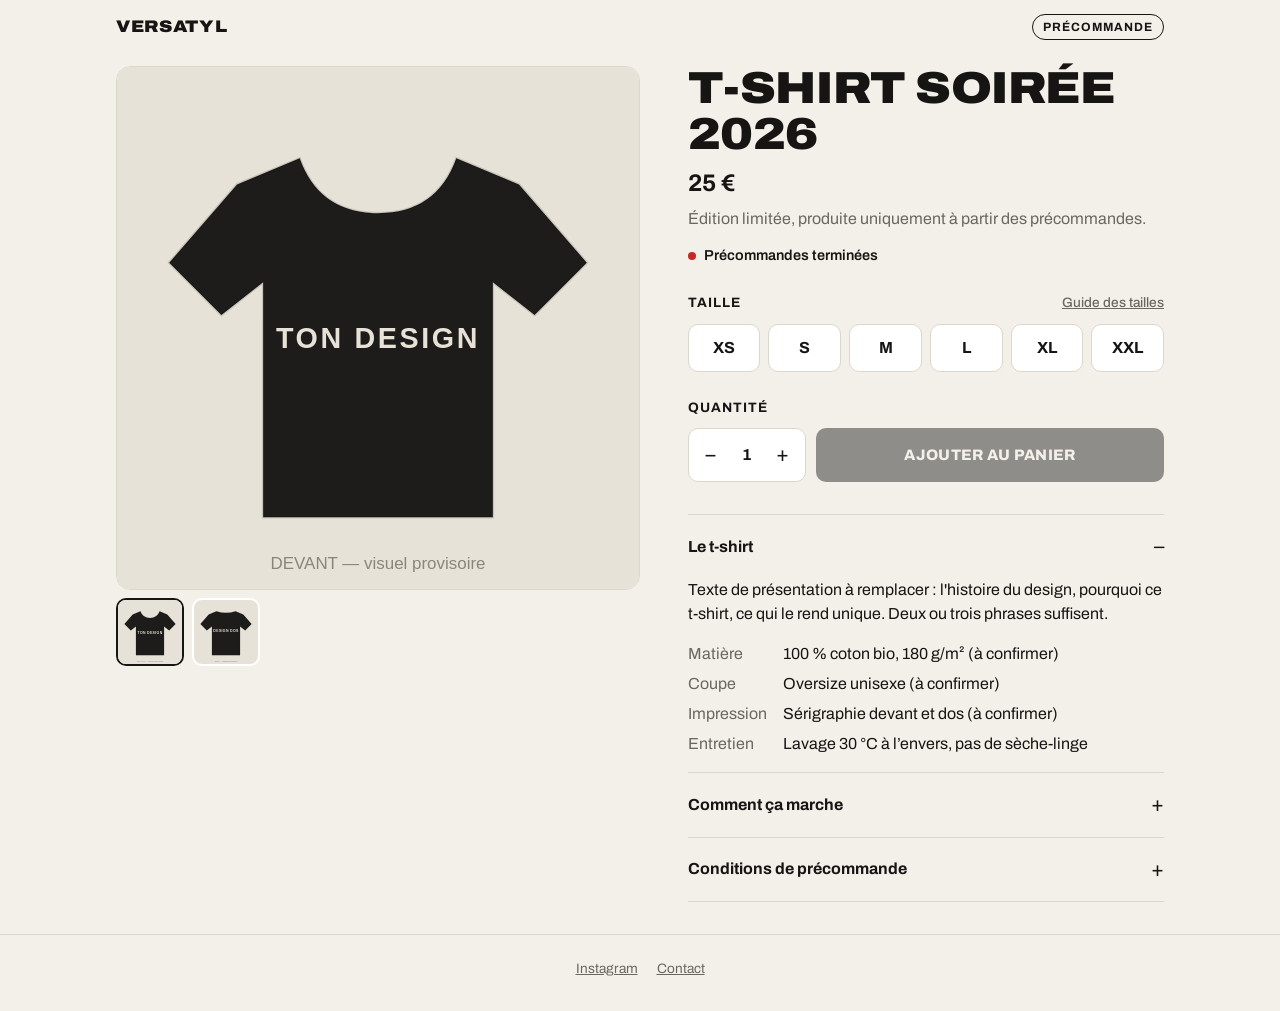
==== index.html @ 2c612d55 "Boutique de précommande t-shirt Versatyl Sortie du dépôt versatyl-planning (dossier boutique/) pour " ====
<!doctype html>
<html lang="fr">
<head>
  <meta charset="utf-8">
  <meta name="viewport" content="width=device-width, initial-scale=1, viewport-fit=cover">
  <title>Précommande T-shirt</title>
  <meta name="description" content="Précommande du t-shirt : choisis ta taille, paie en ligne, récupère-le à la soirée avec ton QR code.">
  <meta name="theme-color" content="#f3f0e9">
  <link rel="preconnect" href="https://fonts.googleapis.com">
  <link rel="preconnect" href="https://fonts.gstatic.com" crossorigin>
  <link rel="stylesheet" href="https://fonts.googleapis.com/css2?family=Archivo:wdth,wght@100..125,400..900&display=swap">
  <link rel="stylesheet" href="style.css">
  <script src="config.js"></script>
</head>
<body>
  <div id="bandeau" class="bandeau" hidden></div>

  <header class="topbar">
    <a class="brand" id="marque" href="./"></a>
    <span class="tag">Précommande</span>
  </header>

  <main class="wrap produit">
    <section class="galerie" aria-label="Photos du t-shirt">
      <div class="galerie-principale"><img id="photo" alt=""></div>
      <div class="vignettes" id="vignettes"></div>
    </section>

    <section>
      <h1 id="nom"></h1>
      <p class="prix" id="prix"></p>
      <p class="accroche" id="accroche"></p>
      <div class="statut" id="statut"></div>

      <div class="bloc">
        <div class="bloc-titre">
          <span>Taille</span>
          <button class="lien" type="button" id="btn-guide" aria-expanded="false">Guide des tailles</button>
        </div>
        <div class="tailles" id="tailles" role="group" aria-label="Choix de la taille"></div>
        <div class="guide" id="guide" hidden></div>
      </div>

      <div class="bloc">
        <div class="bloc-titre"><span>Quantité</span></div>
        <div class="ligne-ajout">
          <div class="quantite">
            <button type="button" id="moins" aria-label="Retirer un">−</button>
            <output id="qte">1</output>
            <button type="button" id="plus" aria-label="Ajouter un">+</button>
          </div>
          <button class="btn" type="button" id="ajouter">Ajouter au panier</button>
        </div>
        <p class="aide" id="aide-ajout"></p>
      </div>

      <div class="bloc panier" id="panier" hidden>
        <div class="bloc-titre"><span>Ton panier</span></div>
        <ul id="lignes"></ul>
        <div class="total"><span>Total</span><span id="total"></span></div>
        <p class="promo-note">Un code promo ? Tu pourras le saisir sur la page de paiement.</p>
        <button class="btn accent" type="button" id="payer" style="width:100%">Payer ma précommande</button>
        <p class="aide" id="aide-payer"></p>
      </div>

      <div class="bloc infos">
        <details open>
          <summary>Le t-shirt</summary>
          <div class="contenu"><p id="description" style="margin-top:0"></p><dl id="details"></dl></div>
        </details>
        <details>
          <summary>Comment ça marche</summary>
          <div class="contenu">
            <ol class="etapes">
              <li>Tu choisis ta taille et tu paies en ligne (carte, Apple Pay, Google Pay).</li>
              <li>Tu reçois aussitôt un e-mail avec ton QR code personnel.</li>
              <li><span id="retrait"></span></li>
            </ol>
          </div>
        </details>
        <details>
          <summary>Conditions de précommande</summary>
          <div class="contenu">
            <p style="margin-top:0">Les t-shirts sont fabriqués après la fin des précommandes. Chaque QR code permet de récupérer la commande <strong>une seule fois</strong> : ne le partage pas.</p>
            <p>Si la production ne pouvait pas avoir lieu, tu serais remboursé intégralement. Tu disposes d'un droit de rétractation de 14 jours après ton paiement : écris-nous pour l'exercer.</p>
            <p>Paiement sécurisé par Stripe. Nous ne voyons jamais ton numéro de carte.</p>
          </div>
        </details>
      </div>
    </section>
  </main>

  <footer>
    <a id="lien-insta" href="#" target="_blank" rel="noopener">Instagram</a>
    <a id="lien-contact" href="#">Contact</a>
  </footer>

  <div class="barre" id="barre" hidden>
    <div class="resume"><span id="barre-nb"></span><strong id="barre-total"></strong></div>
    <button class="btn accent" type="button" id="barre-payer">Payer</button>
  </div>

<script>
(function () {
  var C = window.BOUTIQUE;
  var $ = function (id) { return document.getElementById(id); };
  var euros = function (n) { return n.toLocaleString('fr-FR', { style: 'currency', currency: 'EUR', minimumFractionDigits: n % 1 ? 2 : 0 }); };
  var demo = !C.API_URL;

  // ---------- Textes ----------
  document.title = C.produit + ' — ' + C.marque;
  $('marque').textContent = C.marque;
  $('nom').textContent = C.produit;
  $('prix').textContent = euros(C.prix);
  $('accroche').textContent = C.accroche;
  $('description').textContent = C.description;
  $('retrait').textContent = C.retrait;
  $('lien-insta').href = C.instagram;
  $('lien-contact').href = 'mailto:' + C.contact;
  C.details.forEach(function (d) {
    var dt = document.createElement('dt'); dt.textContent = d[0];
    var dd = document.createElement('dd'); dd.textContent = d[1];
    $('details').append(dt, dd);
  });

  var fin = new Date(C.finPrecommande);
  var ouvert = new Date() < fin;
  var dateFin = fin.toLocaleDateString('fr-FR', { day: 'numeric', month: 'long' });
  $('statut').textContent = ouvert ? 'Précommandes ouvertes jusqu’au ' + dateFin : 'Précommandes terminées';
  if (!ouvert) { $('statut').classList.add('ferme'); $('ajouter').disabled = true; }

  var params = new URLSearchParams(location.search);
  if (demo) { $('bandeau').hidden = false; $('bandeau').className = 'bandeau demo'; $('bandeau').textContent = 'Mode démo : aucun paiement réel, tout est simulé.'; }
  else if (params.has('annule')) { $('bandeau').hidden = false; $('bandeau').textContent = 'Paiement annulé. Ton panier est toujours là.'; }

  // ---------- Photos ----------
  function tshirt(couleur, texte, dos) {
    var svg = '<svg xmlns="http://www.w3.org/2000/svg" viewBox="0 0 400 400"><rect width="400" height="400" fill="#e7e2d7"/>' +
      '<path d="M140 70 L92 90 L40 150 L80 190 L112 165 L112 345 L288 345 L288 165 L320 190 L360 150 L308 90 L260 70 ' +
      (dos ? 'Q230 80 200 80 Q170 80 140 70 Z' : 'Q245 112 200 112 Q155 112 140 70 Z') + '" fill="' + couleur + '" stroke="#00000022" stroke-width="2"/>' +
      '<text x="200" y="' + (dos ? 200 : 215) + '" text-anchor="middle" font-family="Arial, sans-serif" font-weight="900" font-size="22" fill="#e7e2d7" letter-spacing="2">' + texte + '</text>' +
      '<text x="200" y="385" text-anchor="middle" font-family="Arial, sans-serif" font-size="13" fill="#8a857b">' + (dos ? 'DOS' : 'DEVANT') + ' — visuel provisoire</text></svg>';
    return 'data:image/svg+xml;charset=utf-8,' + encodeURIComponent(svg);
  }
  var photos = C.photos.length ? C.photos : [
    { src: tshirt('#1d1c1a', 'TON DESIGN', false), alt: 'Devant du t-shirt (visuel provisoire)' },
    { src: tshirt('#1d1c1a', 'DESIGN DOS', true), alt: 'Dos du t-shirt (visuel provisoire)' },
  ];
  function montrer(i) {
    $('photo').src = photos[i].src; $('photo').alt = photos[i].alt;
    Array.prototype.forEach.call($('vignettes').children, function (b, j) { b.setAttribute('aria-current', i === j); });
  }
  photos.forEach(function (p, i) {
    var b = document.createElement('button');
    b.type = 'button'; b.setAttribute('aria-label', 'Voir : ' + p.alt);
    var img = document.createElement('img'); img.src = p.src; img.alt = '';
    b.append(img); b.onclick = function () { montrer(i); };
    $('vignettes').append(b);
  });
  if (photos.length < 2) $('vignettes').hidden = true;
  montrer(0);

  // ---------- Tailles + guide ----------
  var taille = null, qte = 1;
  C.tailles.forEach(function (t) {
    var b = document.createElement('button');
    b.type = 'button'; b.textContent = t; b.setAttribute('aria-pressed', 'false');
    b.onclick = function () {
      taille = t;
      Array.prototype.forEach.call($('tailles').children, function (x) { x.setAttribute('aria-pressed', x === b); });
      aide('');
    };
    $('tailles').append(b);
  });
  var g = C.guideTailles;
  $('guide').innerHTML = '<table><thead><tr>' + g.entetes.map(function (h) { return '<th>' + h + '</th>'; }).join('') +
    '</tr></thead><tbody>' + g.lignes.map(function (l) { return '<tr>' + l.map(function (c) { return '<td>' + c + '</td>'; }).join('') + '</tr>'; }).join('') +
    '</tbody></table><p>Mesures à plat, en centimètres. Entre deux tailles ? Prends la plus grande.</p>';
  $('btn-guide').onclick = function () {
    var ouvre = $('guide').hidden; $('guide').hidden = !ouvre; this.setAttribute('aria-expanded', ouvre);
  };

  // ---------- Quantité ----------
  $('moins').onclick = function () { qte = Math.max(1, qte - 1); $('qte').textContent = qte; };
  $('plus').onclick = function () { qte = Math.min(C.maxParTaille, qte + 1); $('qte').textContent = qte; };
  function aide(t, err) { $('aide-ajout').textContent = t; $('aide-ajout').className = 'aide' + (err ? ' erreur' : ''); }

  // ---------- Panier ----------
  var panier = [];
  try { panier = JSON.parse(sessionStorage.getItem('boutique_panier')) || []; } catch (e) {}
  function sauver() { try { sessionStorage.setItem('boutique_panier', JSON.stringify(panier)); } catch (e) {} }

  $('ajouter').onclick = function () {
    if (!taille) return aide('Choisis d’abord ta taille.', true);
    var l = panier.find(function (x) { return x.size === taille; });
    if (l) l.qty = Math.min(C.maxParTaille, l.qty + qte); else panier.push({ size: taille, qty: qte });
    panier.sort(function (a, b) { return C.tailles.indexOf(a.size) - C.tailles.indexOf(b.size); });
    qte = 1; $('qte').textContent = 1;
    aide('Ajouté ! Tu peux ajouter une autre taille ou payer.');
    rendre(); sauver();
  };

  function rendre() {
    var nb = panier.reduce(function (s, l) { return s + l.qty; }, 0);
    var total = nb * C.prix;
    $('panier').hidden = !nb; $('barre').hidden = !nb;
    $('lignes').innerHTML = '';
    panier.forEach(function (l, i) {
      var li = document.createElement('li');
      var t = document.createElement('span'); t.textContent = 'Taille ' + l.size + ' × ' + l.qty + ' — ' + euros(l.qty * C.prix);
      var r = document.createElement('button'); r.type = 'button'; r.textContent = 'Retirer';
      r.onclick = function () { panier.splice(i, 1); rendre(); sauver(); };
      li.append(t, r); $('lignes').append(li);
    });
    $('total').textContent = euros(total);
    $('barre-nb').textContent = nb + ' t-shirt' + (nb > 1 ? 's' : '');
    $('barre-total').textContent = euros(total);
    $('payer').disabled = $('barre-payer').disabled = !ouvert;
  }
  rendre();

  // ---------- Paiement ----------
  function payer() {
    if (!panier.length) return;
    $('payer').disabled = $('barre-payer').disabled = true;
    $('aide-payer').className = 'aide'; $('aide-payer').textContent = 'Redirection vers le paiement sécurisé…';

    if (demo) return commandeDemo();

    fetch(C.API_URL, {
      method: 'POST',
      headers: { 'Content-Type': 'text/plain;charset=utf-8' },
      body: JSON.stringify({ action: 'checkout', items: panier }),
    })
      .then(function (r) { return r.json(); })
      .then(function (d) {
        if (!d.ok) throw new Error(d.error || 'Erreur inconnue');
        location.href = d.url;
      })
      .catch(function (e) {
        $('aide-payer').className = 'aide erreur';
        $('aide-payer').textContent = 'Le paiement n’a pas pu démarrer : ' + e.message + '. Réessaie dans un instant.';
        $('payer').disabled = $('barre-payer').disabled = false;
      });
  }
  $('payer').onclick = payer;
  $('barre-payer').onclick = payer;

  // Mode démo : on simule une commande payée, enregistrée dans ce navigateur
  function commandeDemo() {
    var cmd = [];
    try { cmd = JSON.parse(localStorage.getItem('boutique_demo')) || []; } catch (e) {}
    var nb = panier.reduce(function (s, l) { return s + l.qty; }, 0);
    var token = 'DEMO' + Math.random().toString(36).slice(2, 10).toUpperCase();
    cmd.push({
      numero: 'T-' + String(cmd.length + 1).padStart(4, '0'), token: token, nom: 'Client démo', email: 'client@exemple.fr',
      articles: panier.map(function (l) { return l.size + ' ×' + l.qty; }).join(', '), nb: nb, total: nb * C.prix,
      statut: 'À remettre', remisLe: '',
    });
    try { localStorage.setItem('boutique_demo', JSON.stringify(cmd)); } catch (e) {}
    panier = []; sauver();
    setTimeout(function () { location.href = 'merci.html?demo=' + token; }, 600);
  }
})();
</script>
</body>
</html>
---- style.css ----
:root {
  --bg: #f3f0e9;
  --surface: #ffffff;
  --ink: #161514;
  --muted: #6b6760;
  --line: #dcd7cc;
  --accent: #d9411e;
  --accent-ink: #ffffff;
  --ok: #1f8a4c;
  --ko: #c62828;
  --warn: #b7791f;
  --radius: 14px;
  color-scheme: light;
}
@media (prefers-color-scheme: dark) {
  :root:not([data-theme="light"]) {
    --bg: #121110; --surface: #1c1b19; --ink: #f1eee8; --muted: #a39e95;
    --line: #34322e; --accent: #ff5a33; --accent-ink: #151413; color-scheme: dark;
  }
}
:root[data-theme="dark"] {
  --bg: #121110; --surface: #1c1b19; --ink: #f1eee8; --muted: #a39e95;
  --line: #34322e; --accent: #ff5a33; --accent-ink: #151413; color-scheme: dark;
}

* { box-sizing: border-box; }
[hidden] { display: none !important; }
html { -webkit-text-size-adjust: 100%; }
body {
  margin: 0; background: var(--bg); color: var(--ink);
  font-family: 'Archivo', system-ui, -apple-system, 'Segoe UI', sans-serif;
  font-size: 16px; line-height: 1.5;
}
img { max-width: 100%; display: block; }
button { font: inherit; color: inherit; cursor: pointer; }
a { color: inherit; }

.wrap { max-width: 1080px; margin: 0 auto; padding: 0 16px; }

.topbar {
  display: flex; align-items: center; justify-content: space-between;
  padding: 14px 16px; max-width: 1080px; margin: 0 auto;
}
.brand { font-weight: 900; font-stretch: 112%; letter-spacing: .04em; text-transform: uppercase; font-size: 1.05rem; text-decoration: none; }
.tag {
  font-size: .75rem; font-weight: 700; text-transform: uppercase; letter-spacing: .08em;
  border: 1.5px solid var(--ink); border-radius: 999px; padding: 3px 10px;
}

/* ---------- Produit ---------- */
.produit { display: grid; gap: 24px; padding-bottom: 32px; }
@media (min-width: 860px) {
  .produit { grid-template-columns: 1.1fr 1fr; gap: 48px; align-items: start; padding-top: 12px; }
  .galerie { position: sticky; top: 16px; }
}
.galerie-principale {
  aspect-ratio: 1 / 1; background: var(--surface); border-radius: var(--radius);
  overflow: hidden; border: 1px solid var(--line);
}
.galerie-principale img { width: 100%; height: 100%; object-fit: cover; }
.vignettes { display: flex; gap: 8px; margin-top: 8px; }
.vignettes button {
  width: 68px; height: 68px; padding: 0; border-radius: 10px; overflow: hidden;
  border: 2px solid transparent; background: var(--surface);
}
.vignettes button[aria-current="true"] { border-color: var(--ink); }
.vignettes img { width: 100%; height: 100%; object-fit: cover; }

h1 {
  font-weight: 900; font-stretch: 112%; font-size: clamp(1.9rem, 6vw, 2.8rem);
  line-height: 1.02; margin: 0 0 8px; text-transform: uppercase; letter-spacing: -.01em;
}
.prix { font-size: 1.5rem; font-weight: 700; margin: 0; }
.accroche { color: var(--muted); margin: 6px 0 0; }
.statut {
  display: inline-flex; align-items: center; gap: 8px; margin-top: 14px;
  font-size: .9rem; font-weight: 600;
}
.statut::before { content: ''; width: 8px; height: 8px; border-radius: 50%; background: var(--ok); }
.statut.ferme::before { background: var(--ko); }

.bloc { margin-top: 26px; }
.bloc-titre {
  display: flex; justify-content: space-between; align-items: baseline;
  font-weight: 700; font-size: .85rem; text-transform: uppercase; letter-spacing: .08em; margin-bottom: 10px;
}
.tailles { display: grid; grid-template-columns: repeat(6, 1fr); gap: 8px; }
.tailles button {
  min-height: 48px; border-radius: 10px; border: 1.5px solid var(--line);
  background: var(--surface); font-weight: 700;
}
.tailles button[aria-pressed="true"] { background: var(--ink); color: var(--bg); border-color: var(--ink); }
.lien { background: none; border: 0; padding: 0; text-decoration: underline; font-size: .85rem; color: var(--muted); text-transform: none; letter-spacing: 0; font-weight: 500; }

.guide { margin-top: 10px; }
.guide table { width: 100%; border-collapse: collapse; font-size: .9rem; background: var(--surface); border-radius: 10px; overflow: hidden; }
.guide th, .guide td { padding: 8px 10px; text-align: left; border-bottom: 1px solid var(--line); }
.guide th { font-weight: 700; }
.guide p { font-size: .8rem; color: var(--muted); margin: 6px 0 0; }

.ligne-ajout { display: flex; gap: 10px; }
.quantite {
  display: flex; align-items: center; border: 1.5px solid var(--line); border-radius: 10px; background: var(--surface);
}
.quantite button { width: 44px; height: 52px; background: none; border: 0; font-size: 1.3rem; }
.quantite output { min-width: 28px; text-align: center; font-weight: 700; }

.btn {
  flex: 1; min-height: 52px; border-radius: 10px; border: 0; padding: 0 18px;
  font-weight: 800; font-size: 1rem; text-transform: uppercase; letter-spacing: .04em;
  background: var(--ink); color: var(--bg);
}
.ligne-ajout .btn { padding: 0 12px; letter-spacing: .02em; white-space: nowrap; font-size: .95rem; }
.btn.accent { background: var(--accent); color: var(--accent-ink); }
.btn.secondaire { background: transparent; color: var(--ink); border: 1.5px solid var(--ink); }
.btn:disabled { opacity: .45; cursor: not-allowed; }
.aide { font-size: .85rem; color: var(--muted); margin: 8px 0 0; min-height: 1.2em; }
.aide.erreur { color: var(--ko); font-weight: 600; }

/* ---------- Panier ---------- */
.panier { background: var(--surface); border: 1px solid var(--line); border-radius: var(--radius); padding: 16px; }
.panier[hidden] { display: none; }
.panier ul { list-style: none; margin: 0 0 12px; padding: 0; }
.panier li { display: flex; align-items: center; justify-content: space-between; gap: 10px; padding: 8px 0; border-bottom: 1px solid var(--line); }
.panier li button { background: none; border: 0; color: var(--muted); text-decoration: underline; font-size: .85rem; }
.total { display: flex; justify-content: space-between; font-weight: 800; font-size: 1.15rem; margin-bottom: 4px; }
.promo-note { font-size: .85rem; color: var(--muted); margin: 0 0 14px; }

/* ---------- Infos ---------- */
.infos { border-top: 1px solid var(--line); margin-top: 8px; }
.infos details { border-bottom: 1px solid var(--line); }
.infos summary {
  list-style: none; cursor: pointer; padding: 16px 0; font-weight: 700;
  display: flex; justify-content: space-between; align-items: center;
}
.infos summary::-webkit-details-marker { display: none; }
.infos summary::after { content: '+'; font-size: 1.3rem; font-weight: 400; }
.infos details[open] summary::after { content: '–'; }
.infos .contenu { padding-bottom: 16px; color: var(--ink); }
.infos dl { display: grid; grid-template-columns: auto 1fr; gap: 6px 16px; margin: 0; }
.infos dt { color: var(--muted); }
.infos dd { margin: 0; }
.etapes { margin: 0; padding-left: 20px; }
.etapes li { margin-bottom: 8px; }

footer { border-top: 1px solid var(--line); padding: 24px 16px 110px; font-size: .85rem; color: var(--muted); text-align: center; }
footer a { margin: 0 8px; }
@media (min-width: 860px) { footer { padding-bottom: 32px; } }

/* Barre fixe mobile quand le panier n'est pas vide */
.barre {
  position: fixed; left: 0; right: 0; bottom: 0; z-index: 10;
  background: var(--bg); border-top: 1px solid var(--line);
  padding: 10px 16px calc(10px + env(safe-area-inset-bottom));
  display: flex; align-items: center; gap: 12px;
}
.barre[hidden] { display: none; }
.barre .resume { font-size: .9rem; line-height: 1.25; }
.barre .resume strong { display: block; font-size: 1.05rem; }
@media (min-width: 860px) { .barre { display: none !important; } }

.bandeau { background: var(--ink); color: var(--bg); text-align: center; font-size: .85rem; font-weight: 600; padding: 8px 16px; }
.bandeau.demo { background: var(--warn); color: #fff; }

/* ---------- Page merci ---------- */
.carte {
  max-width: 460px; margin: 24px auto; background: var(--surface); border: 1px solid var(--line);
  border-radius: var(--radius); padding: 24px; text-align: center;
}
.carte h1 { font-size: 1.8rem; }
.qr { background: #fff; padding: 12px; border-radius: 12px; display: inline-block; margin: 16px 0; border: 1px solid var(--line); }
.qr img { width: 240px; height: 240px; image-rendering: pixelated; }
.recap { text-align: left; border-top: 1px solid var(--line); margin-top: 8px; padding-top: 12px; }
.recap div { display: flex; justify-content: space-between; padding: 4px 0; }
.recap span:first-child { color: var(--muted); }
.chargement { color: var(--muted); }
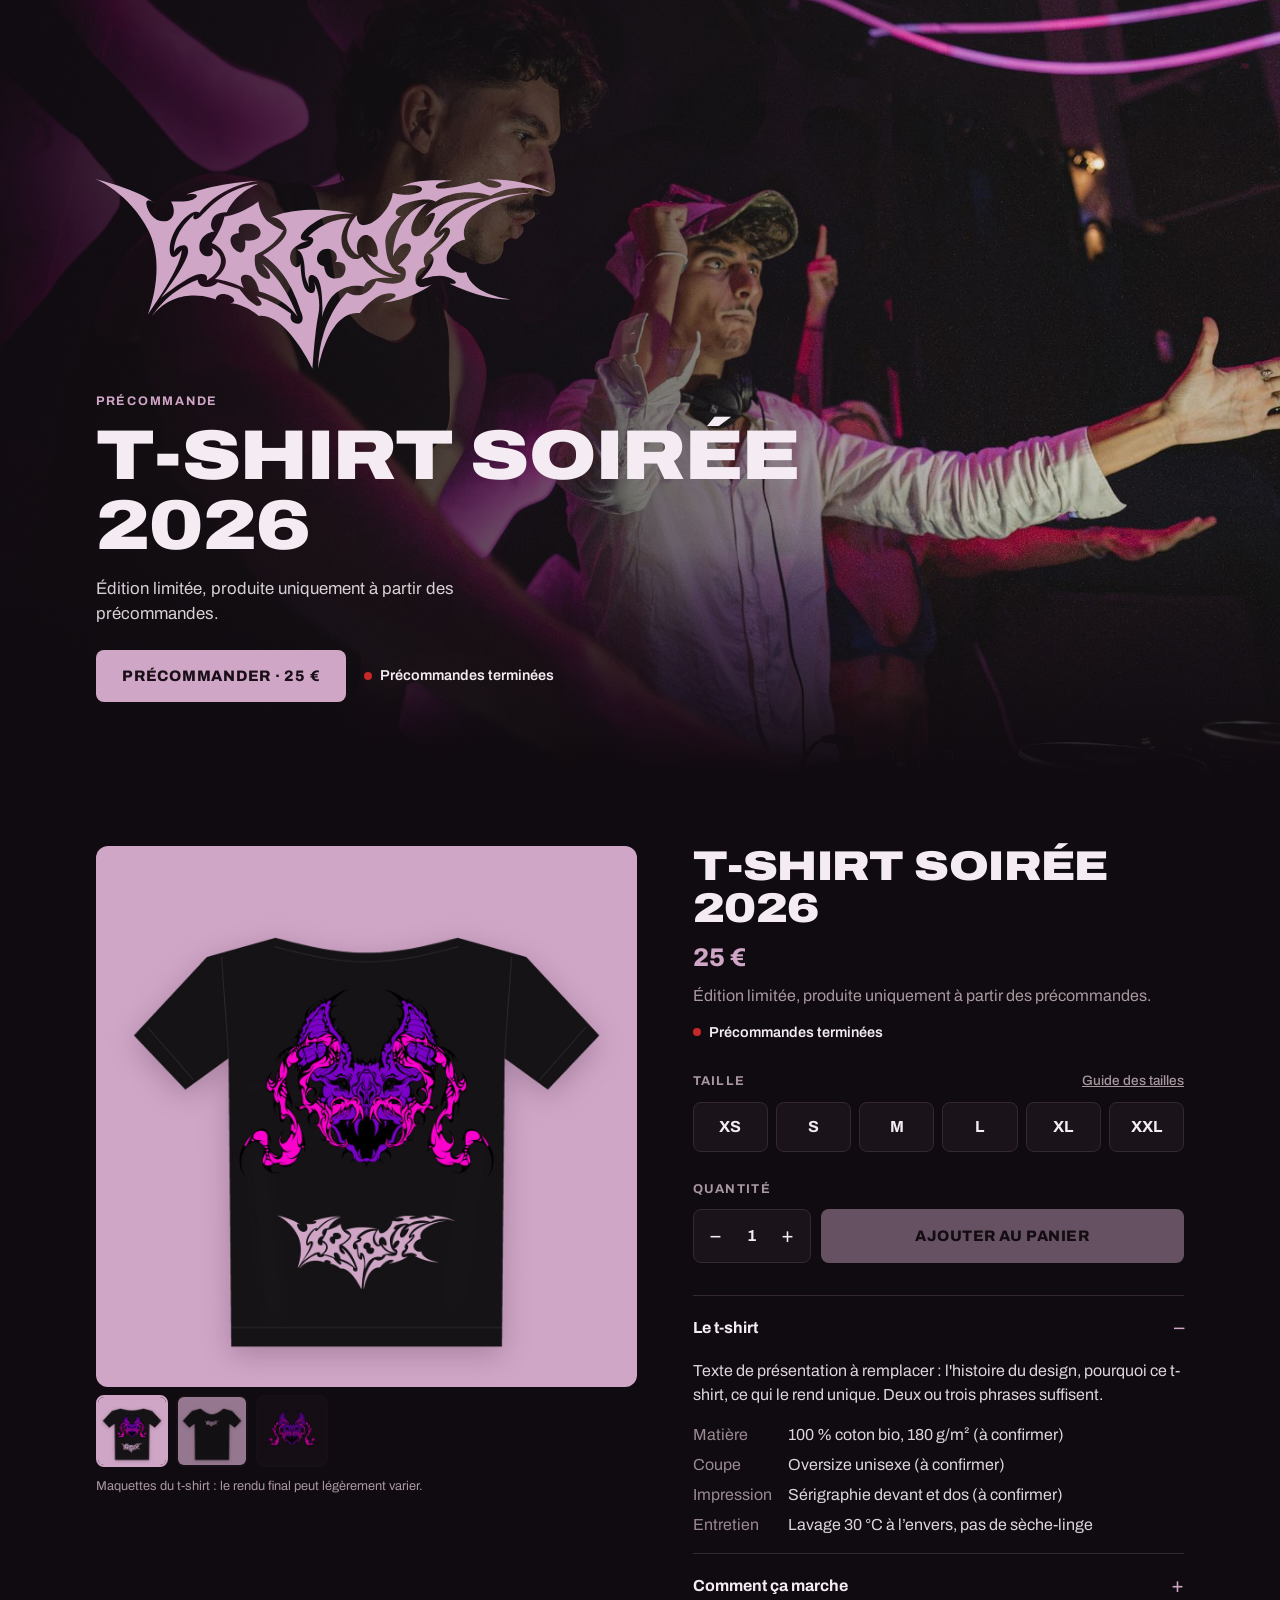
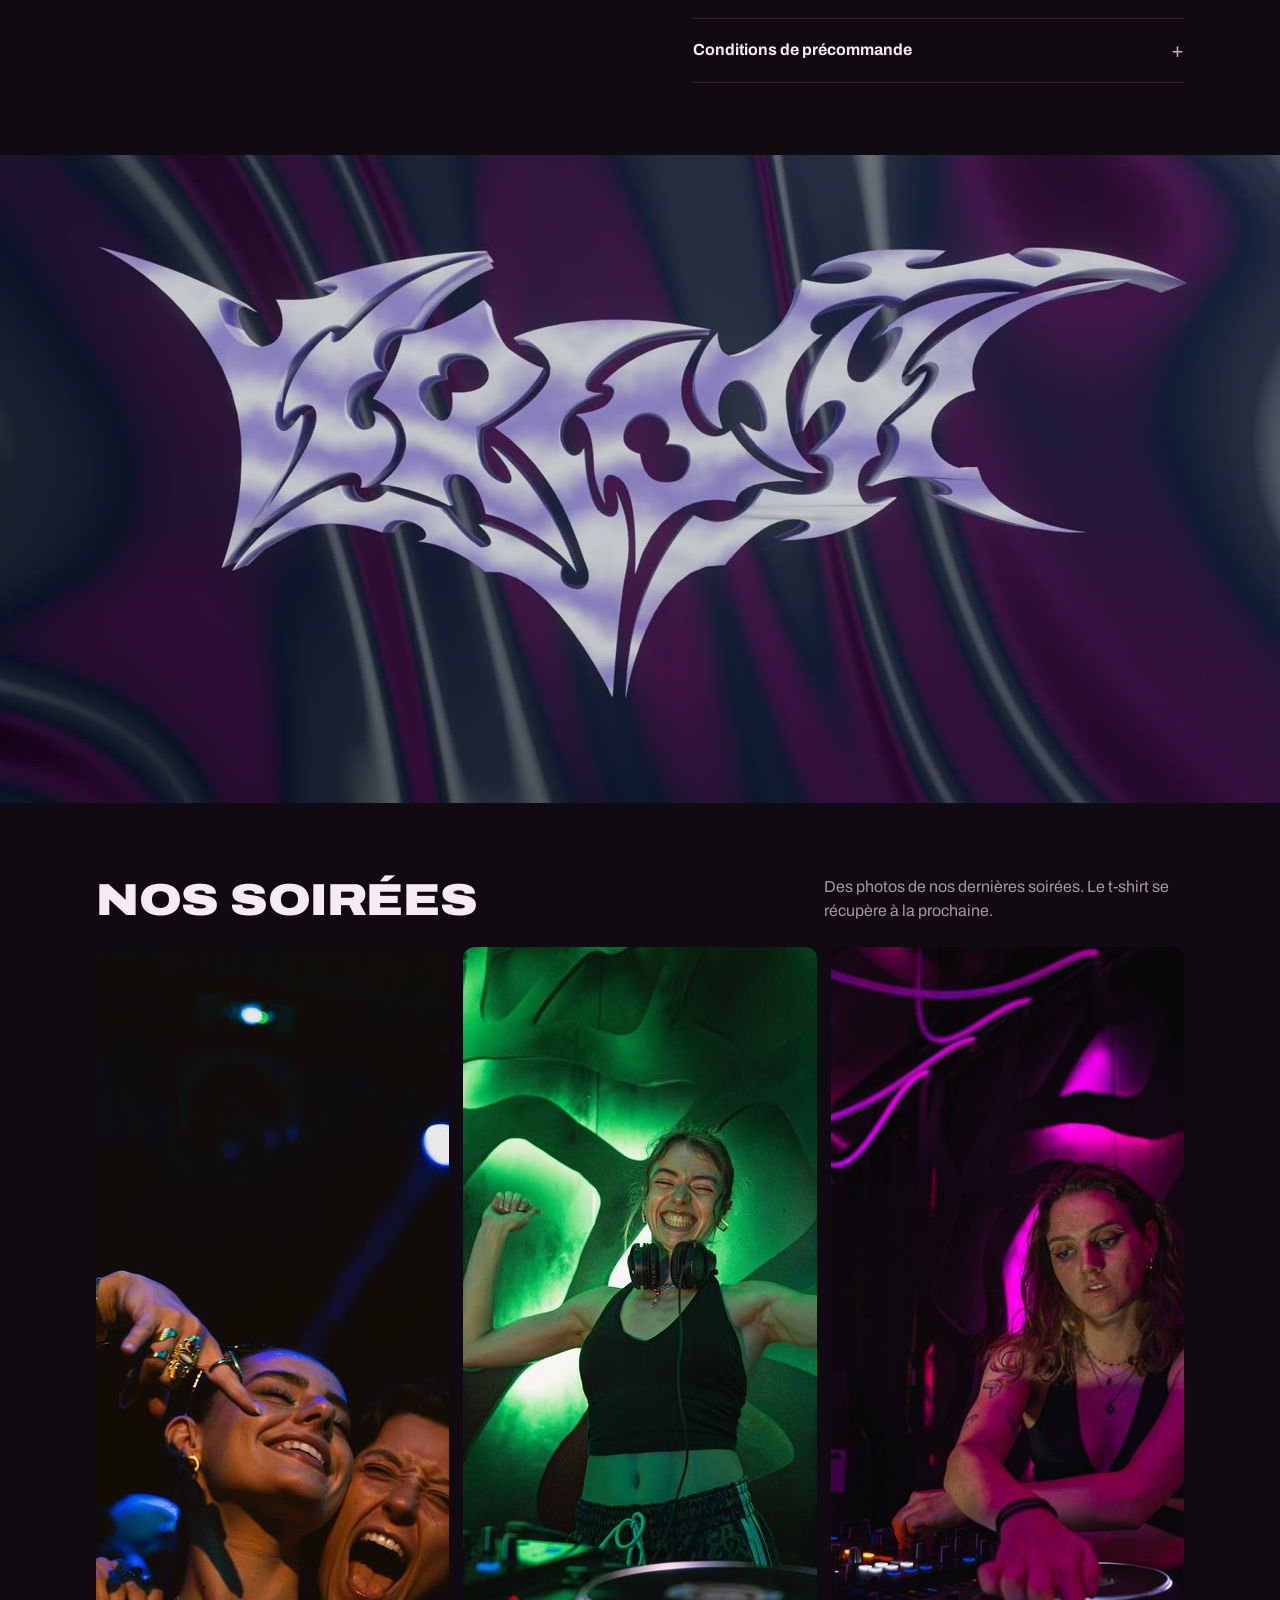
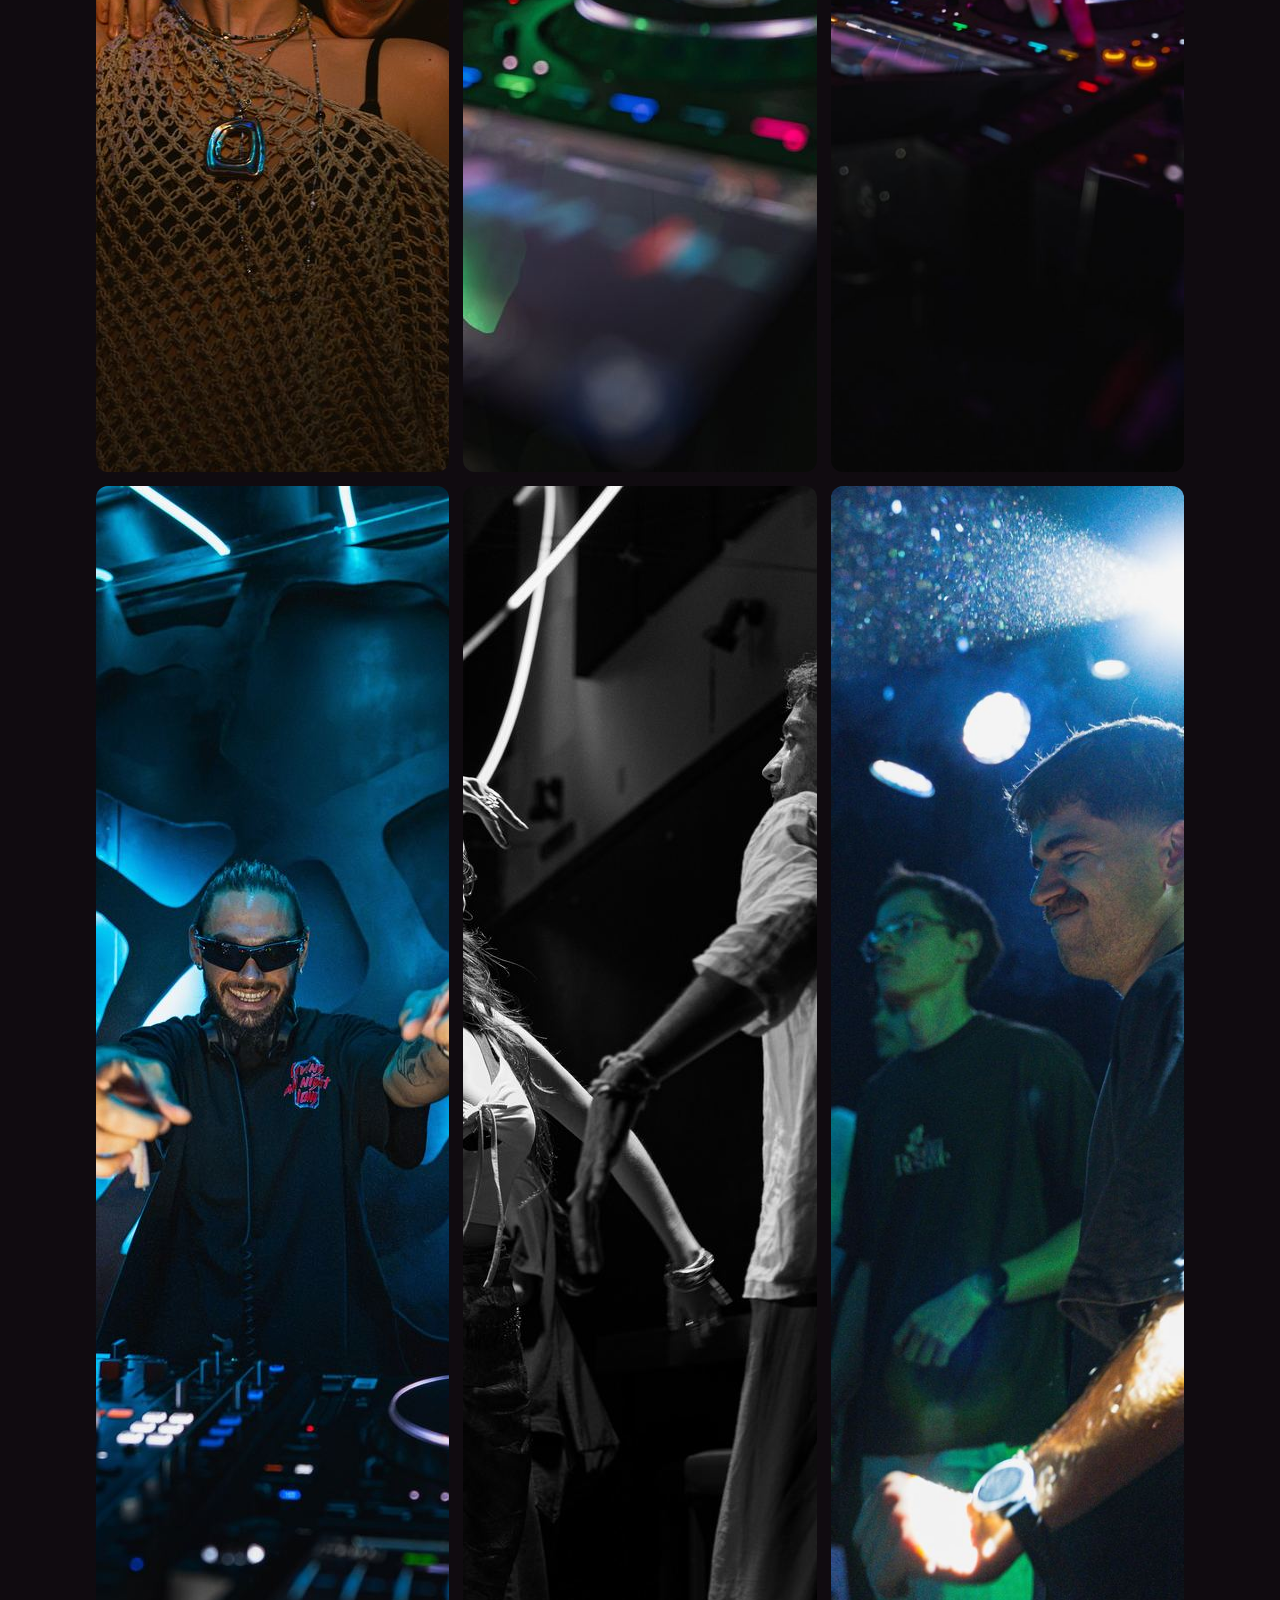
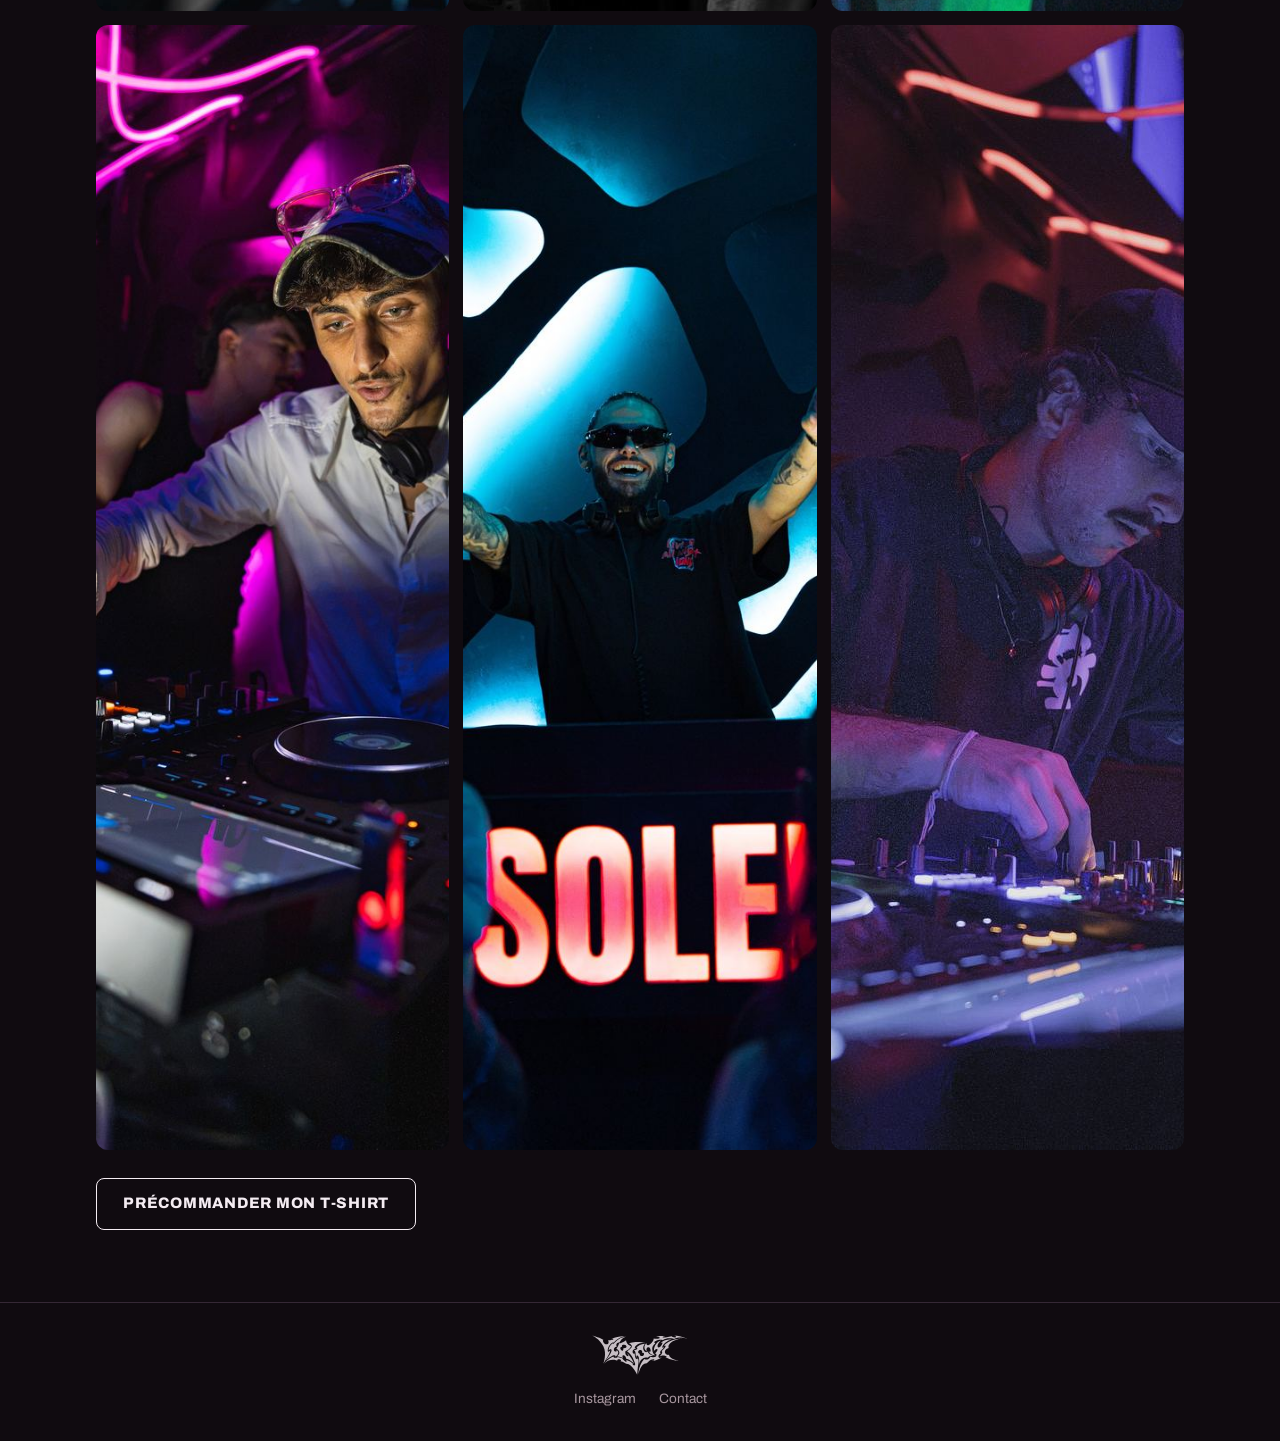
==== commit 51da9880: "Nouveau design aux couleurs de la DA Versatyl - Thème nuit aubergine + lilas tiré de la DA, logo vec" ====
--- a/index.html
+++ b/index.html
@@ -3,96 +3,132 @@
 <head>
   <meta charset="utf-8">
   <meta name="viewport" content="width=device-width, initial-scale=1, viewport-fit=cover">
-  <title>Précommande T-shirt</title>
-  <meta name="description" content="Précommande du t-shirt : choisis ta taille, paie en ligne, récupère-le à la soirée avec ton QR code.">
-  <meta name="theme-color" content="#f3f0e9">
+  <title>Précommande T-shirt · Versatyl</title>
+  <meta name="description" content="Précommande du t-shirt Versatyl : choisis ta taille, paie en ligne, récupère-le à la soirée avec ton QR code.">
+  <meta name="theme-color" content="#100b10">
+  <meta property="og:type" content="website">
+  <meta property="og:title" content="T-shirt Soirée 2026 · Versatyl">
+  <meta property="og:description" content="Édition limitée, produite uniquement à partir des précommandes.">
+  <meta property="og:image" content="https://fbastide67.github.io/versatyl-boutique/img/partage.jpg">
+  <meta name="twitter:card" content="summary_large_image">
+  <link rel="icon" type="image/png" href="img/favicon.png">
+  <link rel="apple-touch-icon" href="img/apple-touch-icon.png">
   <link rel="preconnect" href="https://fonts.googleapis.com">
   <link rel="preconnect" href="https://fonts.gstatic.com" crossorigin>
   <link rel="stylesheet" href="https://fonts.googleapis.com/css2?family=Archivo:wdth,wght@100..125,400..900&display=swap">
+  <link rel="preload" as="image" href="photos/hero.jpg">
   <link rel="stylesheet" href="style.css">
   <script src="config.js"></script>
 </head>
-<body>
+<body class="accueil">
   <div id="bandeau" class="bandeau" hidden></div>
 
-  <header class="topbar">
-    <a class="brand" id="marque" href="./"></a>
-    <span class="tag">Précommande</span>
-  </header>
-
-  <main class="wrap produit">
-    <section class="galerie" aria-label="Photos du t-shirt">
-      <div class="galerie-principale"><img id="photo" alt=""></div>
-      <div class="vignettes" id="vignettes"></div>
+  <section class="hero" aria-labelledby="titre">
+    <img src="photos/hero.jpg" alt="Deux DJ aux platines sous les néons roses d'une soirée Versatyl" fetchpriority="high">
+    <div class="hero-texte">
+      <img class="hero-logo" src="img/logo-lilas.svg" alt="Versatyl" width="460" height="194">
+      <p class="surtitre">Précommande</p>
+      <h1 id="titre"></h1>
+      <p class="accroche" id="accroche-hero"></p>
+      <div class="hero-actions">
+        <a class="btn accent" href="#produit" id="cta-hero"></a>
+        <div class="statut" id="statut-hero"></div>
+      </div>
+    </div>
+  </section>
+
+  <main>
+    <div class="wrap produit" id="produit">
+      <section class="galerie" aria-label="Visuels du t-shirt">
+        <div class="galerie-principale"><img id="photo" alt="" width="1200" height="1200"></div>
+        <div class="vignettes" id="vignettes"></div>
+        <p class="mention">Maquettes du t-shirt : le rendu final peut légèrement varier.</p>
+      </section>
+
+      <section aria-labelledby="nom">
+        <h2 id="nom"></h2>
+        <p class="prix" id="prix"></p>
+        <p class="accroche" id="accroche"></p>
+        <div class="statut" id="statut"></div>
+
+        <div class="bloc">
+          <div class="bloc-titre">
+            <span>Taille</span>
+            <button class="lien" type="button" id="btn-guide" aria-expanded="false">Guide des tailles</button>
+          </div>
+          <div class="tailles" id="tailles" role="group" aria-label="Choix de la taille"></div>
+          <div class="guide" id="guide" hidden></div>
+        </div>
+
+        <div class="bloc">
+          <div class="bloc-titre"><span>Quantité</span></div>
+          <div class="ligne-ajout">
+            <div class="quantite">
+              <button type="button" id="moins" aria-label="Retirer un">−</button>
+              <output id="qte">1</output>
+              <button type="button" id="plus" aria-label="Ajouter un">+</button>
+            </div>
+            <button class="btn accent" type="button" id="ajouter">Ajouter au panier</button>
+          </div>
+          <p class="aide" id="aide-ajout"></p>
+        </div>
+
+        <div class="bloc panier" id="panier" hidden>
+          <div class="bloc-titre"><span>Ton panier</span></div>
+          <ul id="lignes"></ul>
+          <div class="total"><span>Total</span><span id="total"></span></div>
+          <p class="promo-note">Un code promo ? Tu pourras le saisir sur la page de paiement.</p>
+          <button class="btn accent" type="button" id="payer" style="width:100%">Payer ma précommande</button>
+          <p class="aide" id="aide-payer"></p>
+        </div>
+
+        <div class="bloc infos">
+          <details open>
+            <summary>Le t-shirt</summary>
+            <div class="contenu"><p id="description" style="margin-top:0"></p><dl id="details"></dl></div>
+          </details>
+          <details>
+            <summary>Comment ça marche</summary>
+            <div class="contenu">
+              <ol class="etapes">
+                <li>Tu choisis ta taille et tu paies en ligne (carte, Apple Pay, Google Pay).</li>
+                <li>Tu reçois aussitôt un e-mail avec ton QR code personnel.</li>
+                <li><span id="retrait"></span></li>
+              </ol>
+            </div>
+          </details>
+          <details>
+            <summary>Conditions de précommande</summary>
+            <div class="contenu">
+              <p style="margin-top:0">Les t-shirts sont fabriqués après la fin des précommandes. Chaque QR code permet de récupérer la commande <strong>une seule fois</strong> : ne le partage pas.</p>
+              <p>Si la production ne pouvait pas avoir lieu, tu serais remboursé intégralement. Tu disposes d'un droit de rétractation de 14 jours après ton paiement : écris-nous pour l'exercer.</p>
+              <p>Paiement sécurisé par Stripe. Nous ne voyons jamais ton numéro de carte.</p>
+            </div>
+          </details>
+        </div>
+      </section>
+    </div>
+
+    <section class="marque-video" aria-hidden="true">
+      <video id="video-logo" src="img/logo-chrome.mp4" poster="img/logo-chrome.jpg" muted loop playsinline preload="none" width="1280" height="720"></video>
     </section>
 
-    <section>
-      <h1 id="nom"></h1>
-      <p class="prix" id="prix"></p>
-      <p class="accroche" id="accroche"></p>
-      <div class="statut" id="statut"></div>
-
-      <div class="bloc">
-        <div class="bloc-titre">
-          <span>Taille</span>
-          <button class="lien" type="button" id="btn-guide" aria-expanded="false">Guide des tailles</button>
-        </div>
-        <div class="tailles" id="tailles" role="group" aria-label="Choix de la taille"></div>
-        <div class="guide" id="guide" hidden></div>
+    <section class="wrap soirees" aria-labelledby="titre-soirees">
+      <div class="soirees-tete">
+        <h2 id="titre-soirees">Nos soirées</h2>
+        <p>Des photos de nos dernières soirées. Le t-shirt se récupère à la prochaine.</p>
       </div>
-
-      <div class="bloc">
-        <div class="bloc-titre"><span>Quantité</span></div>
-        <div class="ligne-ajout">
-          <div class="quantite">
-            <button type="button" id="moins" aria-label="Retirer un">−</button>
-            <output id="qte">1</output>
-            <button type="button" id="plus" aria-label="Ajouter un">+</button>
-          </div>
-          <button class="btn" type="button" id="ajouter">Ajouter au panier</button>
-        </div>
-        <p class="aide" id="aide-ajout"></p>
-      </div>
-
-      <div class="bloc panier" id="panier" hidden>
-        <div class="bloc-titre"><span>Ton panier</span></div>
-        <ul id="lignes"></ul>
-        <div class="total"><span>Total</span><span id="total"></span></div>
-        <p class="promo-note">Un code promo ? Tu pourras le saisir sur la page de paiement.</p>
-        <button class="btn accent" type="button" id="payer" style="width:100%">Payer ma précommande</button>
-        <p class="aide" id="aide-payer"></p>
-      </div>
-
-      <div class="bloc infos">
-        <details open>
-          <summary>Le t-shirt</summary>
-          <div class="contenu"><p id="description" style="margin-top:0"></p><dl id="details"></dl></div>
-        </details>
-        <details>
-          <summary>Comment ça marche</summary>
-          <div class="contenu">
-            <ol class="etapes">
-              <li>Tu choisis ta taille et tu paies en ligne (carte, Apple Pay, Google Pay).</li>
-              <li>Tu reçois aussitôt un e-mail avec ton QR code personnel.</li>
-              <li><span id="retrait"></span></li>
-            </ol>
-          </div>
-        </details>
-        <details>
-          <summary>Conditions de précommande</summary>
-          <div class="contenu">
-            <p style="margin-top:0">Les t-shirts sont fabriqués après la fin des précommandes. Chaque QR code permet de récupérer la commande <strong>une seule fois</strong> : ne le partage pas.</p>
-            <p>Si la production ne pouvait pas avoir lieu, tu serais remboursé intégralement. Tu disposes d'un droit de rétractation de 14 jours après ton paiement : écris-nous pour l'exercer.</p>
-            <p>Paiement sécurisé par Stripe. Nous ne voyons jamais ton numéro de carte.</p>
-          </div>
-        </details>
-      </div>
+      <div class="photos" id="photos-soiree"></div>
+      <a class="btn secondaire" href="#produit">Précommander mon t-shirt</a>
     </section>
   </main>
 
   <footer>
-    <a id="lien-insta" href="#" target="_blank" rel="noopener">Instagram</a>
-    <a id="lien-contact" href="#">Contact</a>
+    <img src="img/logo-clair.svg" alt="Versatyl" width="96" height="40">
+    <nav>
+      <a id="lien-insta" href="https://www.instagram.com/" target="_blank" rel="noopener">Instagram</a>
+      <a id="lien-contact" href="mailto:">Contact</a>
+    </nav>
   </footer>
 
   <div class="barre" id="barre" hidden>
@@ -108,8 +144,10 @@
   var demo = !C.API_URL;
 
   // ---------- Textes ----------
-  document.title = C.produit + ' — ' + C.marque;
-  $('marque').textContent = C.marque;
+  document.title = C.produit + ' · ' + C.marque;
+  $('titre').textContent = C.produit;
+  $('accroche-hero').textContent = C.accroche;
+  $('cta-hero').textContent = 'Précommander · ' + euros(C.prix);
   $('nom').textContent = C.produit;
   $('prix').textContent = euros(C.prix);
   $('accroche').textContent = C.accroche;
@@ -126,26 +164,18 @@
   var fin = new Date(C.finPrecommande);
   var ouvert = new Date() < fin;
   var dateFin = fin.toLocaleDateString('fr-FR', { day: 'numeric', month: 'long' });
-  $('statut').textContent = ouvert ? 'Précommandes ouvertes jusqu’au ' + dateFin : 'Précommandes terminées';
-  if (!ouvert) { $('statut').classList.add('ferme'); $('ajouter').disabled = true; }
+  ['statut', 'statut-hero'].forEach(function (id) {
+    $(id).textContent = ouvert ? 'Précommandes ouvertes jusqu’au ' + dateFin : 'Précommandes terminées';
+    if (!ouvert) $(id).classList.add('ferme');
+  });
+  if (!ouvert) $('ajouter').disabled = true;
 
   var params = new URLSearchParams(location.search);
   if (demo) { $('bandeau').hidden = false; $('bandeau').className = 'bandeau demo'; $('bandeau').textContent = 'Mode démo : aucun paiement réel, tout est simulé.'; }
   else if (params.has('annule')) { $('bandeau').hidden = false; $('bandeau').textContent = 'Paiement annulé. Ton panier est toujours là.'; }
 
   // ---------- Photos ----------
-  function tshirt(couleur, texte, dos) {
-    var svg = '<svg xmlns="http://www.w3.org/2000/svg" viewBox="0 0 400 400"><rect width="400" height="400" fill="#e7e2d7"/>' +
-      '<path d="M140 70 L92 90 L40 150 L80 190 L112 165 L112 345 L288 345 L288 165 L320 190 L360 150 L308 90 L260 70 ' +
-      (dos ? 'Q230 80 200 80 Q170 80 140 70 Z' : 'Q245 112 200 112 Q155 112 140 70 Z') + '" fill="' + couleur + '" stroke="#00000022" stroke-width="2"/>' +
-      '<text x="200" y="' + (dos ? 200 : 215) + '" text-anchor="middle" font-family="Arial, sans-serif" font-weight="900" font-size="22" fill="#e7e2d7" letter-spacing="2">' + texte + '</text>' +
-      '<text x="200" y="385" text-anchor="middle" font-family="Arial, sans-serif" font-size="13" fill="#8a857b">' + (dos ? 'DOS' : 'DEVANT') + ' — visuel provisoire</text></svg>';
-    return 'data:image/svg+xml;charset=utf-8,' + encodeURIComponent(svg);
-  }
-  var photos = C.photos.length ? C.photos : [
-    { src: tshirt('#1d1c1a', 'TON DESIGN', false), alt: 'Devant du t-shirt (visuel provisoire)' },
-    { src: tshirt('#1d1c1a', 'DESIGN DOS', true), alt: 'Dos du t-shirt (visuel provisoire)' },
-  ];
+  var photos = C.photos;
   function montrer(i) {
     $('photo').src = photos[i].src; $('photo').alt = photos[i].alt;
     Array.prototype.forEach.call($('vignettes').children, function (b, j) { b.setAttribute('aria-current', i === j); });
@@ -159,6 +189,25 @@
   });
   if (photos.length < 2) $('vignettes').hidden = true;
   montrer(0);
+
+  // ---------- Photos de soirée ----------
+  (C.soiree || []).forEach(function (p) {
+    var f = document.createElement('figure');
+    var img = document.createElement('img');
+    img.src = p.src; img.alt = p.alt; img.loading = 'lazy'; img.decoding = 'async';
+    img.width = 900; img.height = 1125;
+    f.append(img); $('photos-soiree').append(f);
+  });
+  if (!(C.soiree || []).length) $('photos-soiree').closest('section').hidden = true;
+
+  // Vidéo du logo : lancée seulement quand elle est visible, jamais si le visiteur limite les animations
+  var video = $('video-logo');
+  var calme = window.matchMedia && matchMedia('(prefers-reduced-motion: reduce)').matches;
+  if (!calme && 'IntersectionObserver' in window) {
+    new IntersectionObserver(function (e) {
+      if (e[0].isIntersecting) { video.preload = 'auto'; video.play().catch(function () {}); } else video.pause();
+    }, { threshold: .25 }).observe(video);
+  }
 
   // ---------- Tailles + guide ----------
   var taille = null, qte = 1;
@@ -207,7 +256,7 @@
     $('lignes').innerHTML = '';
     panier.forEach(function (l, i) {
       var li = document.createElement('li');
-      var t = document.createElement('span'); t.textContent = 'Taille ' + l.size + ' × ' + l.qty + ' — ' + euros(l.qty * C.prix);
+      var t = document.createElement('span'); t.textContent = 'Taille ' + l.size + ' × ' + l.qty + ' · ' + euros(l.qty * C.prix);
       var r = document.createElement('button'); r.type = 'button'; r.textContent = 'Retirer';
       r.onclick = function () { panier.splice(i, 1); rendre(); sauver(); };
       li.append(t, r); $('lignes').append(li);
--- a/style.css
+++ b/style.css
@@ -1,127 +1,163 @@
+/* ============================================================
+   Versatyl : couleurs tirées de la DA (lilas + nuit aubergine)
+   ============================================================ */
 :root {
-  --bg: #f3f0e9;
-  --surface: #ffffff;
-  --ink: #161514;
-  --muted: #6b6760;
-  --line: #dcd7cc;
-  --accent: #d9411e;
-  --accent-ink: #ffffff;
+  --bg: #100b10;
+  --surface: #1a131a;
+  --surface-2: #241a24;
+  --ink: #f4ecf2;
+  --muted: #a8979f;
+  --line: #352835;
+  --accent: #cfa6c6;        /* lilas de la DA */
+  --accent-hover: #dcbad4;
+  --accent-ink: #1a0f18;
   --ok: #1f8a4c;
   --ko: #c62828;
   --warn: #b7791f;
-  --radius: 14px;
-  color-scheme: light;
-}
-@media (prefers-color-scheme: dark) {
-  :root:not([data-theme="light"]) {
-    --bg: #121110; --surface: #1c1b19; --ink: #f1eee8; --muted: #a39e95;
-    --line: #34322e; --accent: #ff5a33; --accent-ink: #151413; color-scheme: dark;
-  }
-}
-:root[data-theme="dark"] {
-  --bg: #121110; --surface: #1c1b19; --ink: #f1eee8; --muted: #a39e95;
-  --line: #34322e; --accent: #ff5a33; --accent-ink: #151413; color-scheme: dark;
-}
+  --radius: 12px;
+  --radius-sm: 8px;
+  --space: 72px;            /* rythme vertical entre les sections */
+  color-scheme: dark;
+}
+@media (max-width: 859px) { :root { --space: 52px; } }
 
 * { box-sizing: border-box; }
 [hidden] { display: none !important; }
-html { -webkit-text-size-adjust: 100%; }
+html { -webkit-text-size-adjust: 100%; scroll-behavior: smooth; }
+@media (prefers-reduced-motion: reduce) { html { scroll-behavior: auto; } }
 body {
   margin: 0; background: var(--bg); color: var(--ink);
   font-family: 'Archivo', system-ui, -apple-system, 'Segoe UI', sans-serif;
   font-size: 16px; line-height: 1.5;
 }
-img { max-width: 100%; display: block; }
+img, video { max-width: 100%; display: block; }
 button { font: inherit; color: inherit; cursor: pointer; }
 a { color: inherit; }
-
-.wrap { max-width: 1080px; margin: 0 auto; padding: 0 16px; }
-
+:focus-visible { outline: 2px solid var(--accent); outline-offset: 2px; }
+
+.wrap { max-width: 1120px; margin: 0 auto; padding: 0 16px; }
+
+/* ---------- En-tête ---------- */
 .topbar {
   display: flex; align-items: center; justify-content: space-between;
-  padding: 14px 16px; max-width: 1080px; margin: 0 auto;
-}
-.brand { font-weight: 900; font-stretch: 112%; letter-spacing: .04em; text-transform: uppercase; font-size: 1.05rem; text-decoration: none; }
+  padding: 14px 16px; max-width: 1120px; margin: 0 auto;
+}
+.brand { display: block; text-decoration: none; font-weight: 900; font-stretch: 112%; letter-spacing: .04em; text-transform: uppercase; }
+.brand img { width: 118px; height: auto; }
 .tag {
-  font-size: .75rem; font-weight: 700; text-transform: uppercase; letter-spacing: .08em;
-  border: 1.5px solid var(--ink); border-radius: 999px; padding: 3px 10px;
+  font-size: .72rem; font-weight: 700; text-transform: uppercase; letter-spacing: .1em;
+  border: 1px solid var(--line); border-radius: 999px; padding: 4px 11px; color: var(--muted);
+}
+
+/* ---------- Hero photo ---------- */
+.hero {
+  position: relative; min-height: 88svh; display: flex; align-items: flex-end;
+  overflow: hidden; background: #000;
+}
+.hero > img {
+  position: absolute; inset: 0; width: 100%; height: 100%;
+  object-fit: cover; object-position: 50% 30%;
+}
+.hero::after {
+  content: ''; position: absolute; inset: 0;
+  background: linear-gradient(to top, var(--bg) 0%, rgba(16, 11, 16, .82) 32%, rgba(16, 11, 16, .15) 70%, rgba(16, 11, 16, .45) 100%);
+}
+.hero-texte { position: relative; z-index: 2; width: 100%; max-width: 1120px; margin: 0 auto; padding: 96px 16px 40px; }
+.hero-logo { width: clamp(220px, 46vw, 460px); height: auto; margin-bottom: 22px; }
+.surtitre {
+  font-size: .78rem; font-weight: 700; text-transform: uppercase; letter-spacing: .14em;
+  color: var(--accent); margin: 0 0 10px;
+}
+h1, h2 { font-weight: 900; font-stretch: 118%; text-transform: uppercase; letter-spacing: -.01em; line-height: 1; }
+.hero h1 { font-size: clamp(2.2rem, 7vw, 4.4rem); margin: 0 0 14px; max-width: 14ch; }
+.hero .accroche { font-size: 1.05rem; color: var(--ink); opacity: .88; max-width: 42ch; margin: 0 0 24px; }
+.hero-actions { display: flex; align-items: center; gap: 18px; flex-wrap: wrap; }
+.hero-actions .btn { flex: 0 0 auto; padding: 0 26px; }
+.hero .statut { margin-top: 0; }
+@media (min-width: 860px) {
+  .hero { min-height: 86vh; }
+  .hero > img { object-position: 50% 38%; }
+  .hero::after {
+    background:
+      linear-gradient(to right, rgba(16, 11, 16, .88) 0%, rgba(16, 11, 16, .55) 45%, rgba(16, 11, 16, 0) 75%),
+      linear-gradient(to top, var(--bg) 0%, rgba(16, 11, 16, 0) 30%);
+  }
+  .hero-texte { padding-bottom: 72px; }
 }
 
 /* ---------- Produit ---------- */
-.produit { display: grid; gap: 24px; padding-bottom: 32px; }
+.produit { display: grid; gap: 28px; padding-top: var(--space); padding-bottom: var(--space); scroll-margin-top: 8px; }
 @media (min-width: 860px) {
-  .produit { grid-template-columns: 1.1fr 1fr; gap: 48px; align-items: start; padding-top: 12px; }
+  .produit { grid-template-columns: 1.1fr 1fr; gap: 56px; align-items: start; }
   .galerie { position: sticky; top: 16px; }
 }
-.galerie-principale {
-  aspect-ratio: 1 / 1; background: var(--surface); border-radius: var(--radius);
-  overflow: hidden; border: 1px solid var(--line);
-}
+.galerie-principale { aspect-ratio: 1 / 1; background: var(--surface); border-radius: var(--radius); overflow: hidden; }
 .galerie-principale img { width: 100%; height: 100%; object-fit: cover; }
 .vignettes { display: flex; gap: 8px; margin-top: 8px; }
 .vignettes button {
-  width: 68px; height: 68px; padding: 0; border-radius: 10px; overflow: hidden;
-  border: 2px solid transparent; background: var(--surface);
-}
-.vignettes button[aria-current="true"] { border-color: var(--ink); }
+  width: 72px; height: 72px; padding: 0; border-radius: var(--radius-sm); overflow: hidden;
+  border: 2px solid transparent; background: var(--surface); opacity: .7;
+  transition: opacity .15s, border-color .15s;
+}
+.vignettes button:hover { opacity: 1; }
+.vignettes button[aria-current="true"] { border-color: var(--accent); opacity: 1; }
 .vignettes img { width: 100%; height: 100%; object-fit: cover; }
-
-h1 {
-  font-weight: 900; font-stretch: 112%; font-size: clamp(1.9rem, 6vw, 2.8rem);
-  line-height: 1.02; margin: 0 0 8px; text-transform: uppercase; letter-spacing: -.01em;
-}
-.prix { font-size: 1.5rem; font-weight: 700; margin: 0; }
-.accroche { color: var(--muted); margin: 6px 0 0; }
-.statut {
-  display: inline-flex; align-items: center; gap: 8px; margin-top: 14px;
-  font-size: .9rem; font-weight: 600;
-}
-.statut::before { content: ''; width: 8px; height: 8px; border-radius: 50%; background: var(--ok); }
+.mention { font-size: .8rem; color: var(--muted); margin: 10px 0 0; }
+
+.produit h2 { font-size: clamp(1.9rem, 5vw, 2.6rem); margin: 0 0 10px; }
+.prix { font-size: 1.6rem; font-weight: 800; margin: 0; color: var(--accent); }
+.produit .accroche { color: var(--muted); margin: 6px 0 0; }
+.statut { display: inline-flex; align-items: center; gap: 8px; margin-top: 14px; font-size: .9rem; font-weight: 600; }
+.statut::before { content: ''; width: 8px; height: 8px; border-radius: 50%; background: #3ccf7e; }
 .statut.ferme::before { background: var(--ko); }
 
-.bloc { margin-top: 26px; }
+.bloc { margin-top: 28px; }
 .bloc-titre {
   display: flex; justify-content: space-between; align-items: baseline;
-  font-weight: 700; font-size: .85rem; text-transform: uppercase; letter-spacing: .08em; margin-bottom: 10px;
+  font-weight: 700; font-size: .8rem; text-transform: uppercase; letter-spacing: .1em; margin-bottom: 10px; color: var(--muted);
 }
 .tailles { display: grid; grid-template-columns: repeat(6, 1fr); gap: 8px; }
 .tailles button {
-  min-height: 48px; border-radius: 10px; border: 1.5px solid var(--line);
-  background: var(--surface); font-weight: 700;
-}
-.tailles button[aria-pressed="true"] { background: var(--ink); color: var(--bg); border-color: var(--ink); }
+  min-height: 50px; border-radius: var(--radius-sm); border: 1px solid var(--line);
+  background: var(--surface); font-weight: 700; transition: border-color .15s, background .15s;
+}
+.tailles button:hover { border-color: var(--muted); }
+.tailles button[aria-pressed="true"] { background: var(--accent); color: var(--accent-ink); border-color: var(--accent); }
 .lien { background: none; border: 0; padding: 0; text-decoration: underline; font-size: .85rem; color: var(--muted); text-transform: none; letter-spacing: 0; font-weight: 500; }
+.lien:hover { color: var(--ink); }
 
 .guide { margin-top: 10px; }
-.guide table { width: 100%; border-collapse: collapse; font-size: .9rem; background: var(--surface); border-radius: 10px; overflow: hidden; }
-.guide th, .guide td { padding: 8px 10px; text-align: left; border-bottom: 1px solid var(--line); }
-.guide th { font-weight: 700; }
+.guide table { width: 100%; border-collapse: collapse; font-size: .9rem; background: var(--surface); border-radius: var(--radius-sm); overflow: hidden; }
+.guide th, .guide td { padding: 9px 12px; text-align: left; border-bottom: 1px solid var(--line); }
+.guide tr:last-child td { border-bottom: 0; }
+.guide th { font-weight: 700; color: var(--muted); }
 .guide p { font-size: .8rem; color: var(--muted); margin: 6px 0 0; }
 
 .ligne-ajout { display: flex; gap: 10px; }
-.quantite {
-  display: flex; align-items: center; border: 1.5px solid var(--line); border-radius: 10px; background: var(--surface);
-}
+.quantite { display: flex; align-items: center; border: 1px solid var(--line); border-radius: var(--radius-sm); background: var(--surface); }
 .quantite button { width: 44px; height: 52px; background: none; border: 0; font-size: 1.3rem; }
 .quantite output { min-width: 28px; text-align: center; font-weight: 700; }
 
 .btn {
-  flex: 1; min-height: 52px; border-radius: 10px; border: 0; padding: 0 18px;
-  font-weight: 800; font-size: 1rem; text-transform: uppercase; letter-spacing: .04em;
-  background: var(--ink); color: var(--bg);
-}
-.ligne-ajout .btn { padding: 0 12px; letter-spacing: .02em; white-space: nowrap; font-size: .95rem; }
+  display: inline-flex; align-items: center; justify-content: center; text-decoration: none;
+  flex: 1; min-height: 52px; border-radius: var(--radius-sm); border: 0; padding: 0 18px;
+  font-weight: 800; font-size: .95rem; text-transform: uppercase; letter-spacing: .05em;
+  background: var(--ink); color: var(--bg); transition: background .15s;
+}
+.btn:hover { background: #fff; }
+.ligne-ajout .btn { padding: 0 12px; letter-spacing: .03em; white-space: nowrap; }
 .btn.accent { background: var(--accent); color: var(--accent-ink); }
-.btn.secondaire { background: transparent; color: var(--ink); border: 1.5px solid var(--ink); }
+.btn.accent:hover { background: var(--accent-hover); }
+.btn.secondaire { background: transparent; color: var(--ink); border: 1px solid var(--ink); }
+.btn.secondaire:hover { background: var(--surface-2); }
 .btn:disabled { opacity: .45; cursor: not-allowed; }
 .aide { font-size: .85rem; color: var(--muted); margin: 8px 0 0; min-height: 1.2em; }
-.aide.erreur { color: var(--ko); font-weight: 600; }
+.aide.erreur { color: #ff7b7b; font-weight: 600; }
 
 /* ---------- Panier ---------- */
 .panier { background: var(--surface); border: 1px solid var(--line); border-radius: var(--radius); padding: 16px; }
-.panier[hidden] { display: none; }
 .panier ul { list-style: none; margin: 0 0 12px; padding: 0; }
-.panier li { display: flex; align-items: center; justify-content: space-between; gap: 10px; padding: 8px 0; border-bottom: 1px solid var(--line); }
+.panier li { display: flex; align-items: center; justify-content: space-between; gap: 10px; padding: 9px 0; border-bottom: 1px solid var(--line); }
 .panier li button { background: none; border: 0; color: var(--muted); text-decoration: underline; font-size: .85rem; }
 .total { display: flex; justify-content: space-between; font-weight: 800; font-size: 1.15rem; margin-bottom: 4px; }
 .promo-note { font-size: .85rem; color: var(--muted); margin: 0 0 14px; }
@@ -134,41 +170,67 @@
   display: flex; justify-content: space-between; align-items: center;
 }
 .infos summary::-webkit-details-marker { display: none; }
-.infos summary::after { content: '+'; font-size: 1.3rem; font-weight: 400; }
+.infos summary::after { content: '+'; font-size: 1.3rem; font-weight: 400; color: var(--accent); }
 .infos details[open] summary::after { content: '–'; }
-.infos .contenu { padding-bottom: 16px; color: var(--ink); }
+.infos .contenu { padding-bottom: 16px; color: var(--ink); opacity: .9; }
 .infos dl { display: grid; grid-template-columns: auto 1fr; gap: 6px 16px; margin: 0; }
 .infos dt { color: var(--muted); }
 .infos dd { margin: 0; }
 .etapes { margin: 0; padding-left: 20px; }
 .etapes li { margin-bottom: 8px; }
 
-footer { border-top: 1px solid var(--line); padding: 24px 16px 110px; font-size: .85rem; color: var(--muted); text-align: center; }
-footer a { margin: 0 8px; }
+/* ---------- Bandeau vidéo du logo ---------- */
+.marque-video { background: #0b070b; }
+.marque-video video { width: 100%; max-height: 72vh; aspect-ratio: 16 / 9; object-fit: cover; margin: 0 auto; }
+
+/* ---------- Soirées ---------- */
+.soirees { padding-top: var(--space); padding-bottom: var(--space); }
+.soirees-tete { display: flex; align-items: end; justify-content: space-between; gap: 24px; flex-wrap: wrap; margin-bottom: 24px; }
+.soirees h2 { font-size: clamp(1.9rem, 5vw, 2.8rem); margin: 0; }
+.soirees-tete p { margin: 0; color: var(--muted); max-width: 40ch; }
+.photos {
+  display: grid; grid-auto-flow: column; grid-auto-columns: 72%; gap: 10px;
+  overflow-x: auto; scroll-snap-type: x mandatory; padding-bottom: 6px;
+  margin: 0 -16px; padding-left: 16px; padding-right: 16px; scroll-padding: 0 16px;
+}
+.photos figure { margin: 0; scroll-snap-align: start; }
+.photos img { width: 100%; aspect-ratio: 4 / 5; object-fit: cover; border-radius: var(--radius); background: var(--surface); }
+@media (min-width: 860px) {
+  .photos { grid-auto-flow: row; grid-template-columns: repeat(3, 1fr); grid-auto-columns: auto; overflow: visible; margin: 0; padding: 0; gap: 14px; }
+}
+.soirees .btn { margin-top: 28px; flex: none; padding: 0 26px; }
+
+/* ---------- Pied de page ---------- */
+footer {
+  border-top: 1px solid var(--line); padding: 32px 16px 110px; font-size: .85rem; color: var(--muted);
+  display: flex; flex-direction: column; align-items: center; gap: 14px; text-align: center;
+}
+footer img { width: 96px; opacity: .8; }
+footer nav a { margin: 0 10px; text-decoration: none; }
+footer nav a:hover { color: var(--ink); text-decoration: underline; }
 @media (min-width: 860px) { footer { padding-bottom: 32px; } }
 
 /* Barre fixe mobile quand le panier n'est pas vide */
 .barre {
   position: fixed; left: 0; right: 0; bottom: 0; z-index: 10;
-  background: var(--bg); border-top: 1px solid var(--line);
+  background: var(--surface); border-top: 1px solid var(--line);
   padding: 10px 16px calc(10px + env(safe-area-inset-bottom));
   display: flex; align-items: center; gap: 12px;
 }
-.barre[hidden] { display: none; }
 .barre .resume { font-size: .9rem; line-height: 1.25; }
 .barre .resume strong { display: block; font-size: 1.05rem; }
 @media (min-width: 860px) { .barre { display: none !important; } }
 
-.bandeau { background: var(--ink); color: var(--bg); text-align: center; font-size: .85rem; font-weight: 600; padding: 8px 16px; }
+.bandeau { background: var(--accent); color: var(--accent-ink); text-align: center; font-size: .85rem; font-weight: 600; padding: 8px 16px; position: relative; z-index: 4; }
 .bandeau.demo { background: var(--warn); color: #fff; }
 
 /* ---------- Page merci ---------- */
 .carte {
-  max-width: 460px; margin: 24px auto; background: var(--surface); border: 1px solid var(--line);
-  border-radius: var(--radius); padding: 24px; text-align: center;
-}
-.carte h1 { font-size: 1.8rem; }
-.qr { background: #fff; padding: 12px; border-radius: 12px; display: inline-block; margin: 16px 0; border: 1px solid var(--line); }
+  max-width: 460px; margin: 24px auto 48px; background: var(--surface); border: 1px solid var(--line);
+  border-radius: var(--radius); padding: 28px 24px; text-align: center;
+}
+.carte h1 { font-size: 2rem; margin: 0 0 10px; }
+.qr { background: #fff; padding: 12px; border-radius: var(--radius); display: inline-block; margin: 16px 0; }
 .qr img { width: 240px; height: 240px; image-rendering: pixelated; }
 .recap { text-align: left; border-top: 1px solid var(--line); margin-top: 8px; padding-top: 12px; }
 .recap div { display: flex; justify-content: space-between; padding: 4px 0; }
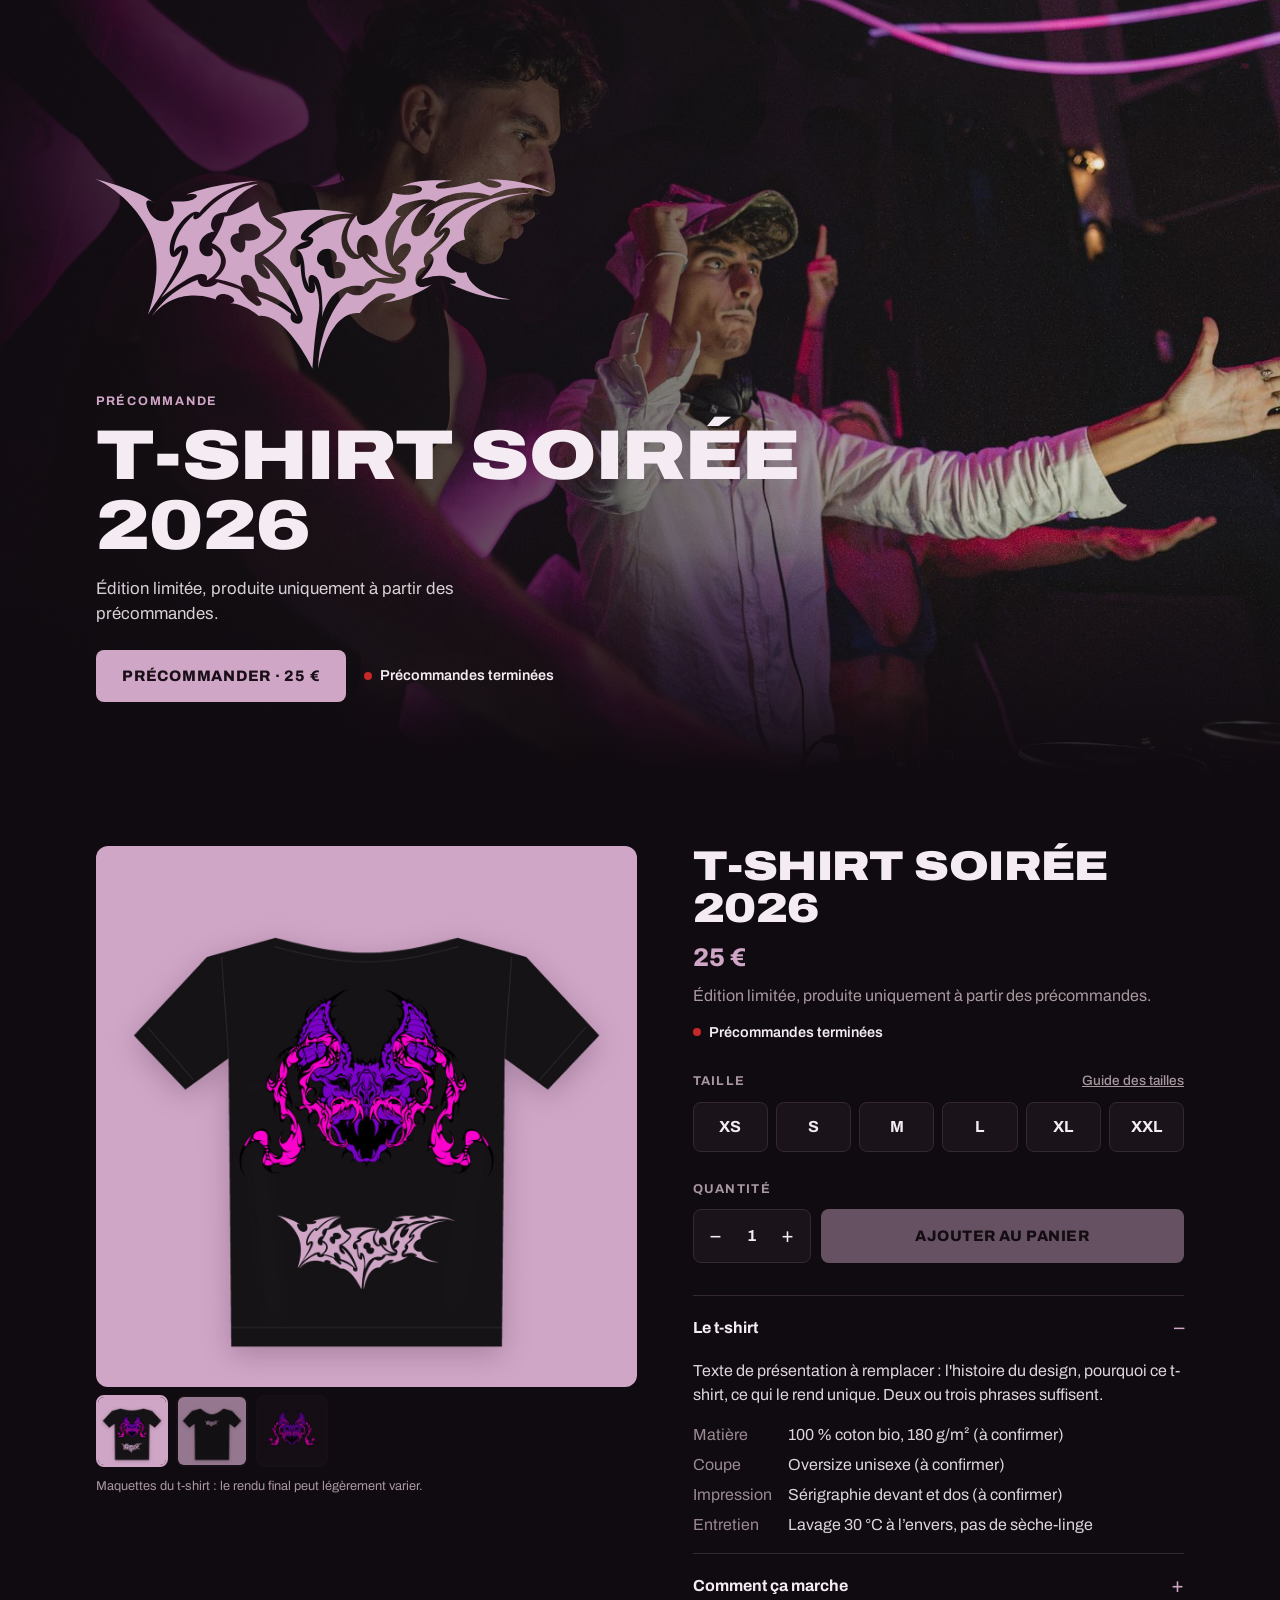
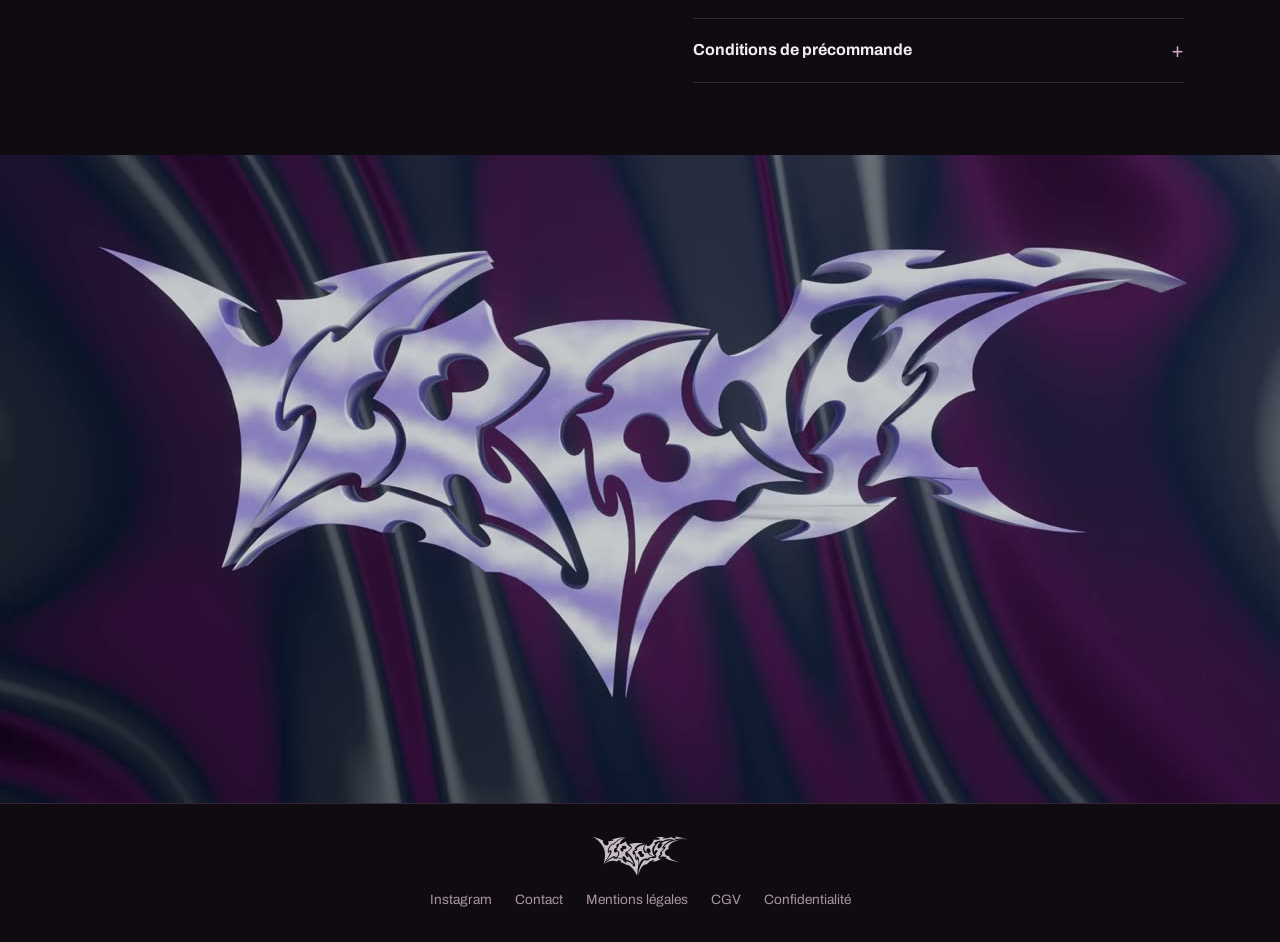
==== commit 27d19559: "Mentions légales, CGV et confidentialité ; section soirées retirée - Nouvelle page mentions-legales." ====
--- a/index.html
+++ b/index.html
@@ -80,6 +80,7 @@
           <p class="promo-note">Un code promo ? Tu pourras le saisir sur la page de paiement.</p>
           <button class="btn accent" type="button" id="payer" style="width:100%">Payer ma précommande</button>
           <p class="aide" id="aide-payer"></p>
+          <p class="cgv-note">En payant, tu acceptes les <a href="mentions-legales.html#cgv">conditions de vente</a>.</p>
         </div>
 
         <div class="bloc infos">
@@ -101,7 +102,7 @@
             <summary>Conditions de précommande</summary>
             <div class="contenu">
               <p style="margin-top:0">Les t-shirts sont fabriqués après la fin des précommandes. Chaque QR code permet de récupérer la commande <strong>une seule fois</strong> : ne le partage pas.</p>
-              <p>Si la production ne pouvait pas avoir lieu, tu serais remboursé intégralement. Tu disposes d'un droit de rétractation de 14 jours après ton paiement : écris-nous pour l'exercer.</p>
+              <p>Si la production ne pouvait pas avoir lieu, tu serais remboursé intégralement. Tu peux te rétracter jusqu'à la remise du t-shirt, puis 14 jours après l'avoir récupéré : écris-nous pour l'exercer. <a href="mentions-legales.html#cgv">Toutes les conditions de vente</a>.</p>
               <p>Paiement sécurisé par Stripe. Nous ne voyons jamais ton numéro de carte.</p>
             </div>
           </details>
@@ -113,14 +114,6 @@
       <video id="video-logo" src="img/logo-chrome.mp4" poster="img/logo-chrome.jpg" muted loop playsinline preload="none" width="1280" height="720"></video>
     </section>
 
-    <section class="wrap soirees" aria-labelledby="titre-soirees">
-      <div class="soirees-tete">
-        <h2 id="titre-soirees">Nos soirées</h2>
-        <p>Des photos de nos dernières soirées. Le t-shirt se récupère à la prochaine.</p>
-      </div>
-      <div class="photos" id="photos-soiree"></div>
-      <a class="btn secondaire" href="#produit">Précommander mon t-shirt</a>
-    </section>
   </main>
 
   <footer>
@@ -128,6 +121,9 @@
     <nav>
       <a id="lien-insta" href="https://www.instagram.com/" target="_blank" rel="noopener">Instagram</a>
       <a id="lien-contact" href="mailto:">Contact</a>
+      <a href="mentions-legales.html#mentions">Mentions légales</a>
+      <a href="mentions-legales.html#cgv">CGV</a>
+      <a href="mentions-legales.html#confidentialite">Confidentialité</a>
     </nav>
   </footer>
 
@@ -190,15 +186,6 @@
   if (photos.length < 2) $('vignettes').hidden = true;
   montrer(0);
 
-  // ---------- Photos de soirée ----------
-  (C.soiree || []).forEach(function (p) {
-    var f = document.createElement('figure');
-    var img = document.createElement('img');
-    img.src = p.src; img.alt = p.alt; img.loading = 'lazy'; img.decoding = 'async';
-    img.width = 900; img.height = 1125;
-    f.append(img); $('photos-soiree').append(f);
-  });
-  if (!(C.soiree || []).length) $('photos-soiree').closest('section').hidden = true;
 
   // Vidéo du logo : lancée seulement quand elle est visible, jamais si le visiteur limite les animations
   var video = $('video-logo');
--- a/style.css
+++ b/style.css
@@ -183,23 +183,6 @@
 .marque-video { background: #0b070b; }
 .marque-video video { width: 100%; max-height: 72vh; aspect-ratio: 16 / 9; object-fit: cover; margin: 0 auto; }
 
-/* ---------- Soirées ---------- */
-.soirees { padding-top: var(--space); padding-bottom: var(--space); }
-.soirees-tete { display: flex; align-items: end; justify-content: space-between; gap: 24px; flex-wrap: wrap; margin-bottom: 24px; }
-.soirees h2 { font-size: clamp(1.9rem, 5vw, 2.8rem); margin: 0; }
-.soirees-tete p { margin: 0; color: var(--muted); max-width: 40ch; }
-.photos {
-  display: grid; grid-auto-flow: column; grid-auto-columns: 72%; gap: 10px;
-  overflow-x: auto; scroll-snap-type: x mandatory; padding-bottom: 6px;
-  margin: 0 -16px; padding-left: 16px; padding-right: 16px; scroll-padding: 0 16px;
-}
-.photos figure { margin: 0; scroll-snap-align: start; }
-.photos img { width: 100%; aspect-ratio: 4 / 5; object-fit: cover; border-radius: var(--radius); background: var(--surface); }
-@media (min-width: 860px) {
-  .photos { grid-auto-flow: row; grid-template-columns: repeat(3, 1fr); grid-auto-columns: auto; overflow: visible; margin: 0; padding: 0; gap: 14px; }
-}
-.soirees .btn { margin-top: 28px; flex: none; padding: 0 26px; }
-
 /* ---------- Pied de page ---------- */
 footer {
   border-top: 1px solid var(--line); padding: 32px 16px 110px; font-size: .85rem; color: var(--muted);
@@ -236,3 +219,22 @@
 .recap div { display: flex; justify-content: space-between; padding: 4px 0; }
 .recap span:first-child { color: var(--muted); }
 .chargement { color: var(--muted); }
+
+/* ---------- Page infos légales ---------- */
+.legal { max-width: 760px; padding-top: 24px; padding-bottom: var(--space); }
+.legal h1 { font-size: clamp(2rem, 6vw, 3rem); margin: 0 0 16px; }
+.sommaire { display: flex; flex-wrap: wrap; gap: 8px; margin-bottom: 8px; }
+.sommaire a { text-decoration: none; font-size: .85rem; font-weight: 600; border: 1px solid var(--line); border-radius: 999px; padding: 6px 14px; }
+.sommaire a:hover { border-color: var(--accent); }
+.legal section { padding-top: 40px; scroll-margin-top: 8px; }
+.legal h2 { font-size: 1.6rem; margin: 0 0 8px; color: var(--accent); }
+.legal h3 { font-size: 1rem; margin: 26px 0 6px; }
+.legal p { margin: 0 0 10px; opacity: .9; }
+.legal .maj { color: var(--muted); }
+.legal a { color: var(--accent); }
+.fiche { display: grid; grid-template-columns: minmax(130px, auto) 1fr; gap: 8px 18px; margin: 0; }
+.fiche dt { color: var(--muted); }
+.fiche dd { margin: 0; }
+.a-completer { color: #ffb86b; font-style: italic; }
+.cgv-note { font-size: .8rem; color: var(--muted); margin: 10px 0 0; text-align: center; }
+.cgv-note a { color: inherit; }
